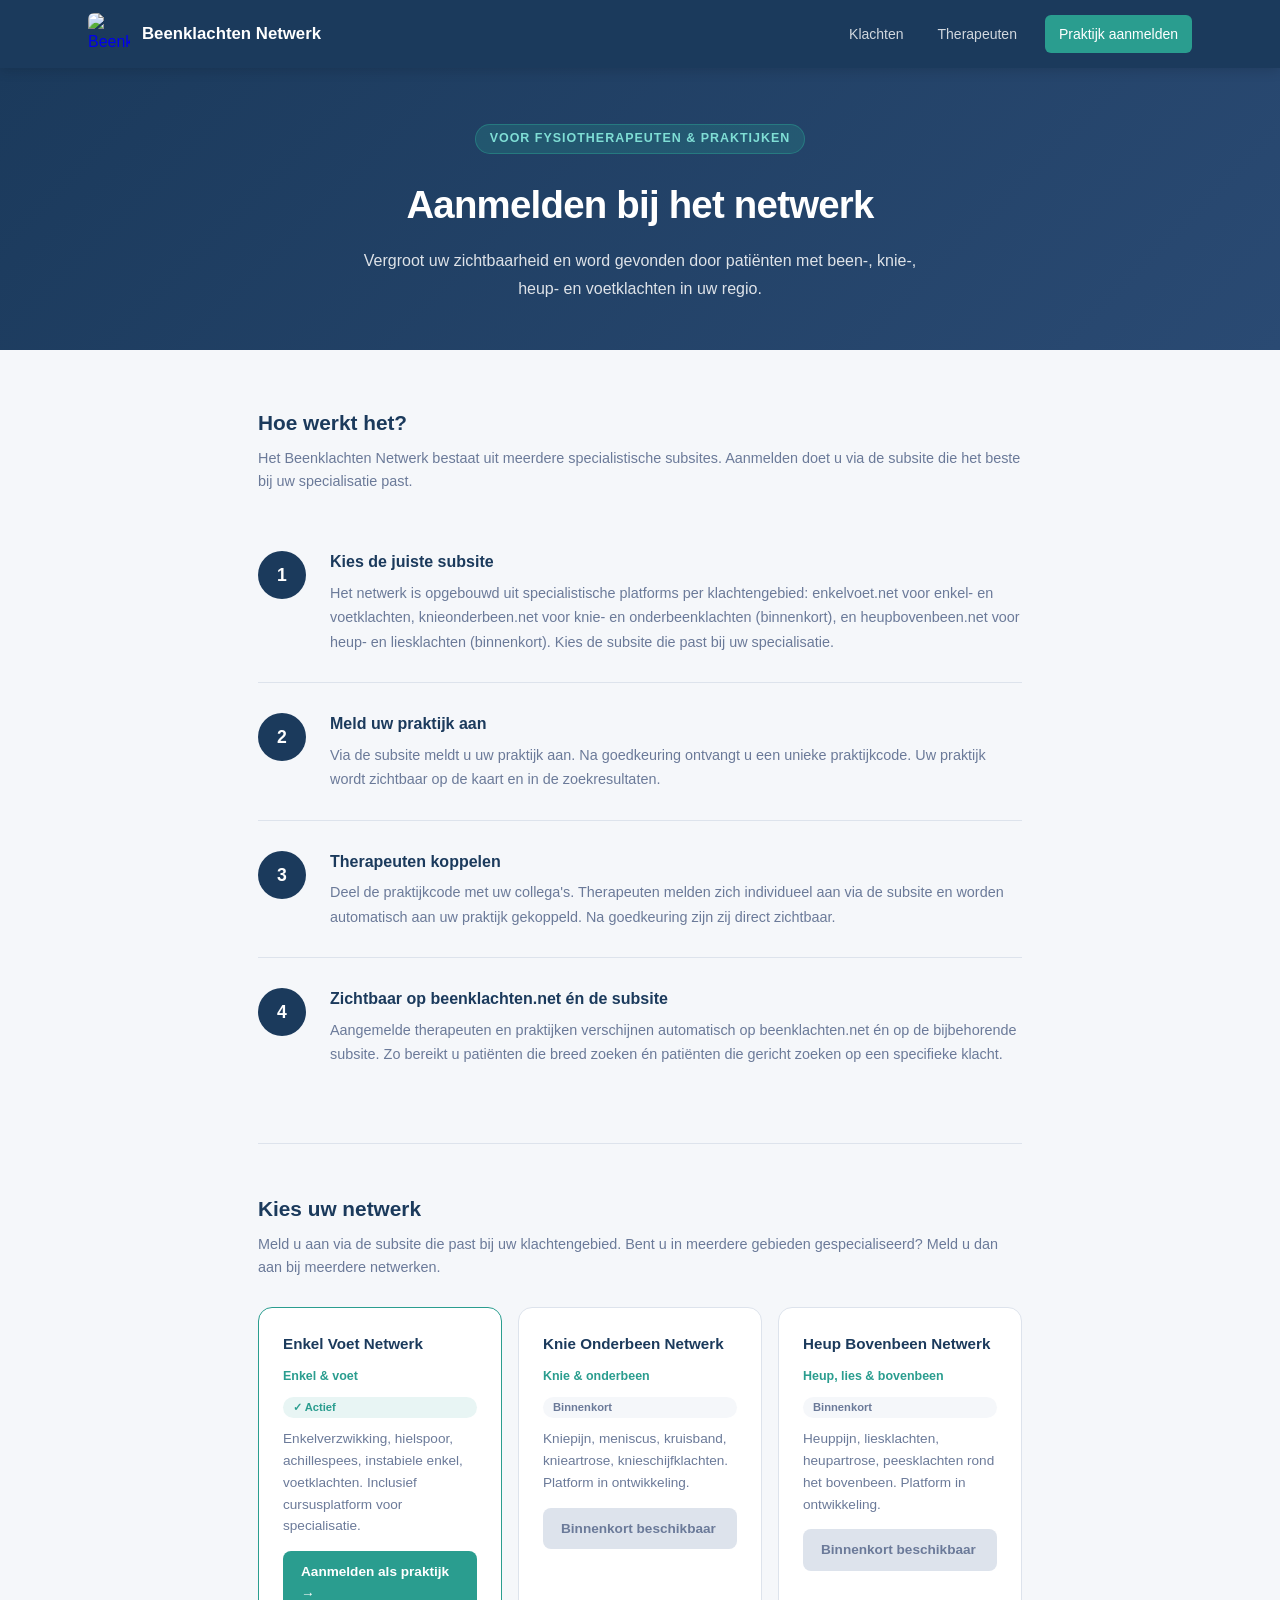
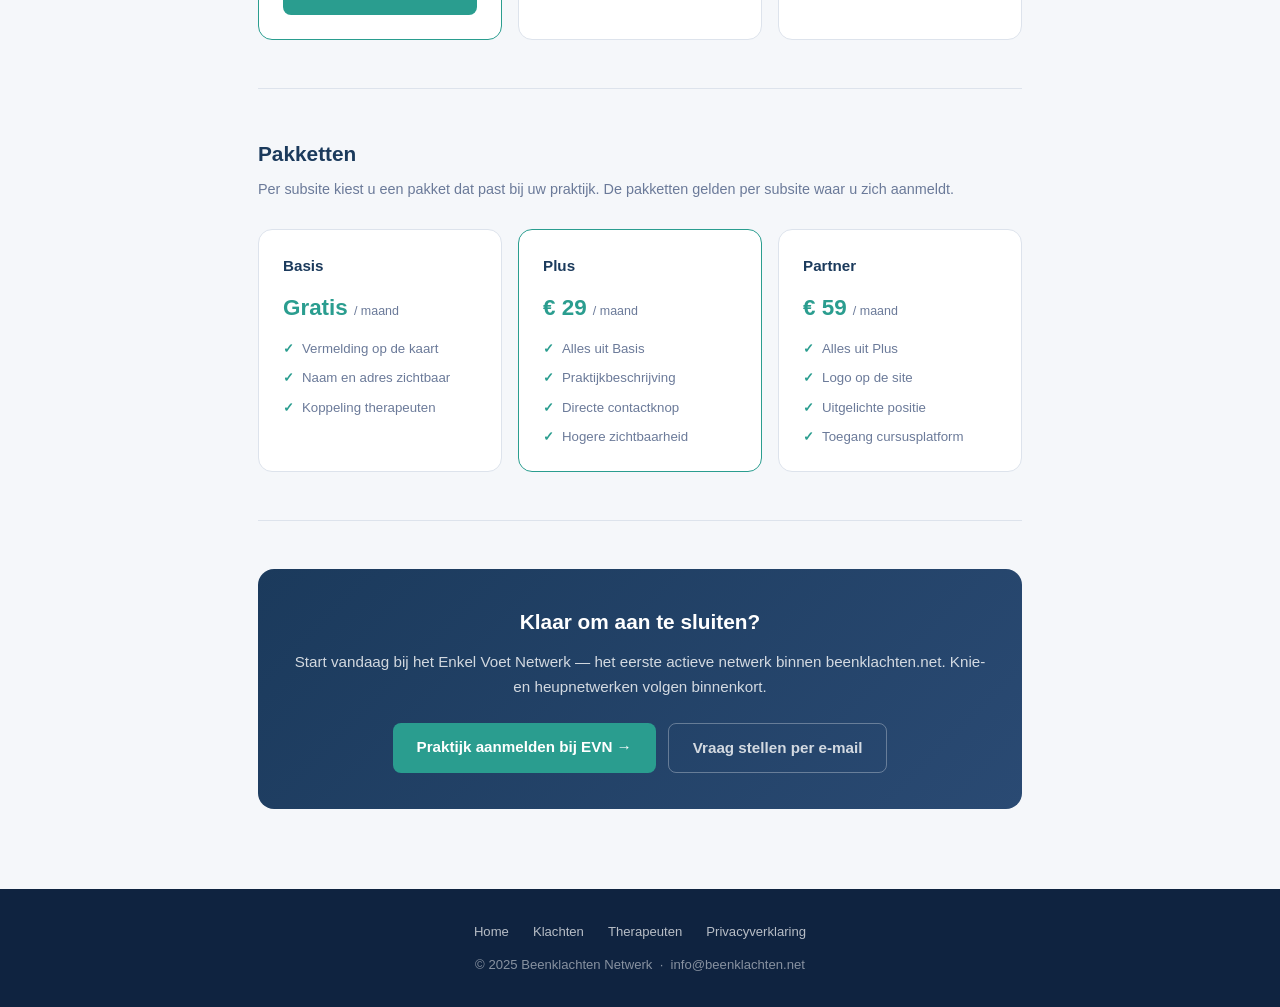
==== aanmelden.html @ db9f4c57 "Create aanmelden.html" ====
<!DOCTYPE html>
<html lang="nl">
<head>
  <meta charset="UTF-8" />
  <meta name="viewport" content="width=device-width, initial-scale=1.0" />
  <title>Aanmelden – Beenklachten Netwerk</title>
  <meta name="description" content="Meld uw praktijk of therapeuten aan bij het Beenklachten Netwerk. Zo werkt het." />
  <style>
    @font-face {
      font-family: 'Inter';
      src: url('fonts/inter-v20-latin-300.woff2') format('woff2');
      font-weight: 300; font-display: swap;
    }
    @font-face {
      font-family: 'Inter';
      src: url('fonts/inter-v20-latin-regular.woff2') format('woff2');
      font-weight: 400; font-display: swap;
    }
    @font-face {
      font-family: 'Inter';
      src: url('fonts/inter-v20-latin-500.woff2') format('woff2');
      font-weight: 500; font-display: swap;
    }
    @font-face {
      font-family: 'Inter';
      src: url('fonts/inter-v20-latin-600.woff2') format('woff2');
      font-weight: 600; font-display: swap;
    }
    @font-face {
      font-family: 'Inter';
      src: url('fonts/inter-v20-latin-700.woff2') format('woff2');
      font-weight: 700; font-display: swap;
    }

    *, *::before, *::after { box-sizing: border-box; margin: 0; padding: 0; }
    :root {
      --navy: #1B3A5C; --navy-dark: #0F2340;
      --teal: #2A9D8F; --teal-light: #E8F5F4;
      --grey-bg: #F5F7FA; --grey-border: #DDE3EC;
      --text: #1A1A2E; --text-muted: #6B7A99; --white: #FFFFFF;
    }
    html { scroll-behavior: smooth; }
    body { font-family: 'Inter', sans-serif; font-size: 16px; color: var(--text); background: var(--grey-bg); line-height: 1.6; }

    header { background: var(--navy); position: sticky; top: 0; z-index: 100; box-shadow: 0 2px 12px rgba(0,0,0,0.15); }
    .header-inner { max-width: 1200px; margin: 0 auto; padding: 0 clamp(1rem, 4vw, 3rem); display: flex; align-items: center; justify-content: space-between; height: 68px; }
    .logo { display: flex; align-items: center; gap: 12px; text-decoration: none; }
    .logo-icon { width: 42px; height: 42px; border-radius: 6px; object-fit: cover; }
    .logo-text { color: var(--white); font-weight: 700; font-size: 1.05rem; }
    nav { display: flex; gap: 6px; }
    nav a { color: rgba(255,255,255,0.8); text-decoration: none; font-size: 0.875rem; font-weight: 500; padding: 8px 14px; border-radius: 6px; transition: background 0.2s; }
    nav a:hover { background: rgba(255,255,255,0.12); color: var(--white); }
    nav a.cta { background: var(--teal); color: var(--white); margin-left: 8px; }
    @media (max-width: 700px) { nav { display: none; } }

    .hero { background: linear-gradient(135deg, var(--navy) 0%, #2A4A73 100%); color: var(--white); padding: 56px 24px 48px; text-align: center; }
    .hero-eyebrow { display: inline-block; background: rgba(42,157,143,0.25); border: 1px solid rgba(42,157,143,0.5); color: #7FDED5; font-size: 0.78rem; font-weight: 700; padding: 4px 14px; border-radius: 999px; margin-bottom: 20px; letter-spacing: 0.08em; text-transform: uppercase; }
    .hero h1 { font-size: clamp(1.8rem, 4vw, 2.4rem); font-weight: 700; margin-bottom: 12px; letter-spacing: -0.02em; }
    .hero p { opacity: 0.85; max-width: 560px; margin: 0 auto; font-size: 1rem; line-height: 1.7; }

    .content { max-width: 860px; margin: 56px auto 80px; padding: 0 clamp(1rem, 4vw, 3rem); }

    /* Hoe werkt het stappen */
    .uitleg-stappen { display: flex; flex-direction: column; gap: 0; margin-bottom: 48px; }
    .uitleg-stap { display: flex; gap: 24px; align-items: flex-start; padding: 28px 0; border-bottom: 1px solid var(--grey-border); }
    .uitleg-stap:last-child { border-bottom: none; }
    .stap-nr { width: 48px; height: 48px; border-radius: 50%; background: var(--navy); color: var(--white); font-size: 1.1rem; font-weight: 700; display: flex; align-items: center; justify-content: center; flex-shrink: 0; margin-top: 2px; }
    .stap-body h3 { font-size: 1rem; font-weight: 700; color: var(--navy); margin-bottom: 6px; }
    .stap-body p { font-size: 0.9rem; color: var(--text-muted); line-height: 1.7; }

    /* Netwerken uitleg */
    .sectie-kop { font-size: 1.3rem; font-weight: 700; color: var(--navy); margin-bottom: 8px; }
    .sectie-sub { font-size: 0.9rem; color: var(--text-muted); margin-bottom: 28px; line-height: 1.6; }

    .netwerk-kaarten { display: grid; grid-template-columns: repeat(auto-fill, minmax(240px, 1fr)); gap: 16px; margin-bottom: 48px; }
    .netwerk-kaart { background: var(--white); border: 1px solid var(--grey-border); border-radius: 14px; padding: 24px; display: flex; flex-direction: column; gap: 10px; }
    .netwerk-kaart.actief { border-color: var(--teal); }
    .netwerk-kaart .netwerk-naam { font-size: 0.95rem; font-weight: 700; color: var(--navy); }
    .netwerk-kaart .netwerk-focus { font-size: 0.78rem; color: var(--teal); font-weight: 600; }
    .netwerk-kaart .netwerk-omschrijving { font-size: 0.85rem; color: var(--text-muted); line-height: 1.6; }
    .badge-actief { display: inline-block; background: var(--teal-light); color: var(--teal); font-size: 0.7rem; font-weight: 700; padding: 2px 10px; border-radius: 999px; }
    .badge-binnenkort { display: inline-block; background: var(--grey-bg); color: var(--text-muted); font-size: 0.7rem; font-weight: 700; padding: 2px 10px; border-radius: 999px; }
    .netwerk-knop { display: inline-flex; align-items: center; gap: 6px; background: var(--teal); color: white; font-size: 0.85rem; font-weight: 700; padding: 10px 18px; border-radius: 8px; text-decoration: none; margin-top: 4px; transition: background 0.2s; }
    .netwerk-knop:hover { background: #238a7e; }
    .netwerk-knop.disabled { background: var(--grey-border); color: var(--text-muted); pointer-events: none; }

    /* Tiers */
    .tiers { display: grid; grid-template-columns: repeat(auto-fill, minmax(200px, 1fr)); gap: 16px; margin-bottom: 48px; }
    .tier-kaart { background: var(--white); border: 1px solid var(--grey-border); border-radius: 14px; padding: 24px; }
    .tier-naam { font-size: 0.95rem; font-weight: 700; color: var(--navy); margin-bottom: 12px; }
    .tier-prijs { font-size: 1.4rem; font-weight: 700; color: var(--teal); margin-bottom: 4px; }
    .tier-prijs span { font-size: 0.78rem; font-weight: 400; color: var(--text-muted); }
    .tier-lijst { list-style: none; margin-top: 12px; display: flex; flex-direction: column; gap: 8px; }
    .tier-lijst li { font-size: 0.83rem; color: var(--text-muted); display: flex; gap: 8px; align-items: flex-start; }
    .tier-lijst li::before { content: "✓"; color: var(--teal); font-weight: 700; flex-shrink: 0; }

    /* CTA blok */
    .cta-blok { background: linear-gradient(135deg, var(--navy) 0%, #2A4A73 100%); border-radius: 16px; padding: 36px; color: var(--white); text-align: center; }
    .cta-blok h2 { font-size: 1.3rem; font-weight: 700; margin-bottom: 12px; }
    .cta-blok p { opacity: 0.8; font-size: 0.95rem; margin-bottom: 24px; line-height: 1.6; }
    .cta-knoppen { display: flex; gap: 12px; justify-content: center; flex-wrap: wrap; }
    .btn-cta { background: var(--teal); color: white; padding: 12px 24px; border-radius: 8px; font-size: 0.95rem; font-weight: 700; text-decoration: none; transition: background 0.2s; }
    .btn-cta:hover { background: #238a7e; }
    .btn-outline { background: transparent; color: rgba(255,255,255,0.8); border: 1.5px solid rgba(255,255,255,0.3); padding: 12px 24px; border-radius: 8px; font-size: 0.95rem; font-weight: 600; text-decoration: none; transition: all 0.2s; }
    .btn-outline:hover { border-color: white; color: white; }

    .divider { border: none; border-top: 1px solid var(--grey-border); margin: 48px 0; }

    footer { background: var(--navy-dark); color: rgba(255,255,255,0.5); text-align: center; padding: 32px 24px; font-size: 0.82rem; }
    footer a { color: rgba(255,255,255,0.7); text-decoration: none; }
    .footer-links { display: flex; justify-content: center; gap: 24px; flex-wrap: wrap; margin-bottom: 12px; }
  </style>
</head>
<body>

<header>
  <div class="header-inner">
    <a href="index.html" class="logo">
      <img class="logo-icon" src="BKN_Logo.png" alt="Beenklachten Netwerk Logo" />
      <div class="logo-text">Beenklachten Netwerk</div>
    </a>
    <nav>
      <a href="index.html#klachten">Klachten</a>
      <a href="index.html#therapeuten">Therapeuten</a>
      <a href="aanmelden.html" class="cta">Praktijk aanmelden</a>
    </nav>
  </div>
</header>

<div class="hero">
  <div class="hero-eyebrow">Voor fysiotherapeuten & praktijken</div>
  <h1>Aanmelden bij het netwerk</h1>
  <p>Vergroot uw zichtbaarheid en word gevonden door patiënten met been-, knie-, heup- en voetklachten in uw regio.</p>
</div>

<div class="content">

  <!-- HOE WERKT HET -->
  <div class="sectie-kop">Hoe werkt het?</div>
  <div class="sectie-sub">Het Beenklachten Netwerk bestaat uit meerdere specialistische subsites. Aanmelden doet u via de subsite die het beste bij uw specialisatie past.</div>

  <div class="uitleg-stappen">
    <div class="uitleg-stap">
      <div class="stap-nr">1</div>
      <div class="stap-body">
        <h3>Kies de juiste subsite</h3>
        <p>Het netwerk is opgebouwd uit specialistische platforms per klachtengebied: enkelvoet.net voor enkel- en voetklachten, knieonderbeen.net voor knie- en onderbeen­klachten (binnenkort), en heupbovenbeen.net voor heup- en lies­klachten (binnenkort). Kies de subsite die past bij uw specialisatie.</p>
      </div>
    </div>
    <div class="uitleg-stap">
      <div class="stap-nr">2</div>
      <div class="stap-body">
        <h3>Meld uw praktijk aan</h3>
        <p>Via de subsite meldt u uw praktijk aan. Na goedkeuring ontvangt u een unieke praktijkcode. Uw praktijk wordt zichtbaar op de kaart en in de zoekresultaten.</p>
      </div>
    </div>
    <div class="uitleg-stap">
      <div class="stap-nr">3</div>
      <div class="stap-body">
        <h3>Therapeuten koppelen</h3>
        <p>Deel de praktijkcode met uw collega's. Therapeuten melden zich individueel aan via de subsite en worden automatisch aan uw praktijk gekoppeld. Na goedkeuring zijn zij direct zichtbaar.</p>
      </div>
    </div>
    <div class="uitleg-stap">
      <div class="stap-nr">4</div>
      <div class="stap-body">
        <h3>Zichtbaar op beenklachten.net én de subsite</h3>
        <p>Aangemelde therapeuten en praktijken verschijnen automatisch op beenklachten.net én op de bijbehorende subsite. Zo bereikt u patiënten die breed zoeken én patiënten die gericht zoeken op een specifieke klacht.</p>
      </div>
    </div>
  </div>

  <hr class="divider" />

  <!-- NETWERKEN -->
  <div class="sectie-kop">Kies uw netwerk</div>
  <div class="sectie-sub">Meld u aan via de subsite die past bij uw klachtengebied. Bent u in meerdere gebieden gespecialiseerd? Meld u dan aan bij meerdere netwerken.</div>

  <div class="netwerk-kaarten">
    <div class="netwerk-kaart actief">
      <div class="netwerk-naam">Enkel Voet Netwerk</div>
      <div class="netwerk-focus">Enkel & voet</div>
      <span class="badge-actief">✓ Actief</span>
      <div class="netwerk-omschrijving">Enkelverzwikking, hielspoor, achillespees, instabiele enkel, voetklachten. Inclusief cursusplatform voor specialisatie.</div>
      <a class="netwerk-knop" href="https://enkelvoet.net/locatie-worden.html" target="_blank">Aanmelden als praktijk →</a>
    </div>
    <div class="netwerk-kaart">
      <div class="netwerk-naam">Knie Onderbeen Netwerk</div>
      <div class="netwerk-focus">Knie & onderbeen</div>
      <span class="badge-binnenkort">Binnenkort</span>
      <div class="netwerk-omschrijving">Kniepijn, meniscus, kruisband, knieartrose, knieschijfklachten. Platform in ontwikkeling.</div>
      <a class="netwerk-knop disabled" href="#">Binnenkort beschikbaar</a>
    </div>
    <div class="netwerk-kaart">
      <div class="netwerk-naam">Heup Bovenbeen Netwerk</div>
      <div class="netwerk-focus">Heup, lies & bovenbeen</div>
      <span class="badge-binnenkort">Binnenkort</span>
      <div class="netwerk-omschrijving">Heuppijn, liesklachten, heupartrose, peesklachten rond het bovenbeen. Platform in ontwikkeling.</div>
      <a class="netwerk-knop disabled" href="#">Binnenkort beschikbaar</a>
    </div>
  </div>

  <hr class="divider" />

  <!-- PAKKETTEN -->
  <div class="sectie-kop">Pakketten</div>
  <div class="sectie-sub">Per subsite kiest u een pakket dat past bij uw praktijk. De pakketten gelden per subsite waar u zich aanmeldt.</div>

  <div class="tiers">
    <div class="tier-kaart">
      <div class="tier-naam">Basis</div>
      <div class="tier-prijs">Gratis <span>/ maand</span></div>
      <ul class="tier-lijst">
        <li>Vermelding op de kaart</li>
        <li>Naam en adres zichtbaar</li>
        <li>Koppeling therapeuten</li>
      </ul>
    </div>
    <div class="tier-kaart" style="border-color:var(--teal)">
      <div class="tier-naam">Plus</div>
      <div class="tier-prijs">€ 29 <span>/ maand</span></div>
      <ul class="tier-lijst">
        <li>Alles uit Basis</li>
        <li>Praktijkbeschrijving</li>
        <li>Directe contactknop</li>
        <li>Hogere zichtbaarheid</li>
      </ul>
    </div>
    <div class="tier-kaart">
      <div class="tier-naam">Partner</div>
      <div class="tier-prijs">€ 59 <span>/ maand</span></div>
      <ul class="tier-lijst">
        <li>Alles uit Plus</li>
        <li>Logo op de site</li>
        <li>Uitgelichte positie</li>
        <li>Toegang cursusplatform</li>
      </ul>
    </div>
  </div>

  <hr class="divider" />

  <!-- CTA -->
  <div class="cta-blok">
    <h2>Klaar om aan te sluiten?</h2>
    <p>Start vandaag bij het Enkel Voet Netwerk — het eerste actieve netwerk binnen beenklachten.net. Knie- en heupnetwerken volgen binnenkort.</p>
    <div class="cta-knoppen">
      <a class="btn-cta" href="https://enkelvoet.net/locatie-worden.html" target="_blank">Praktijk aanmelden bij EVN →</a>
      <a class="btn-outline" href="mailto:info@beenklachten.net">Vraag stellen per e-mail</a>
    </div>
  </div>

</div>

<footer>
  <div class="footer-links">
    <a href="index.html">Home</a>
    <a href="index.html#klachten">Klachten</a>
    <a href="index.html#therapeuten">Therapeuten</a>
    <a href="privacy.html">Privacyverklaring</a>
  </div>
  <p>© 2025 Beenklachten Netwerk &nbsp;·&nbsp; info@beenklachten.net</p>
</footer>

</body>
</html>
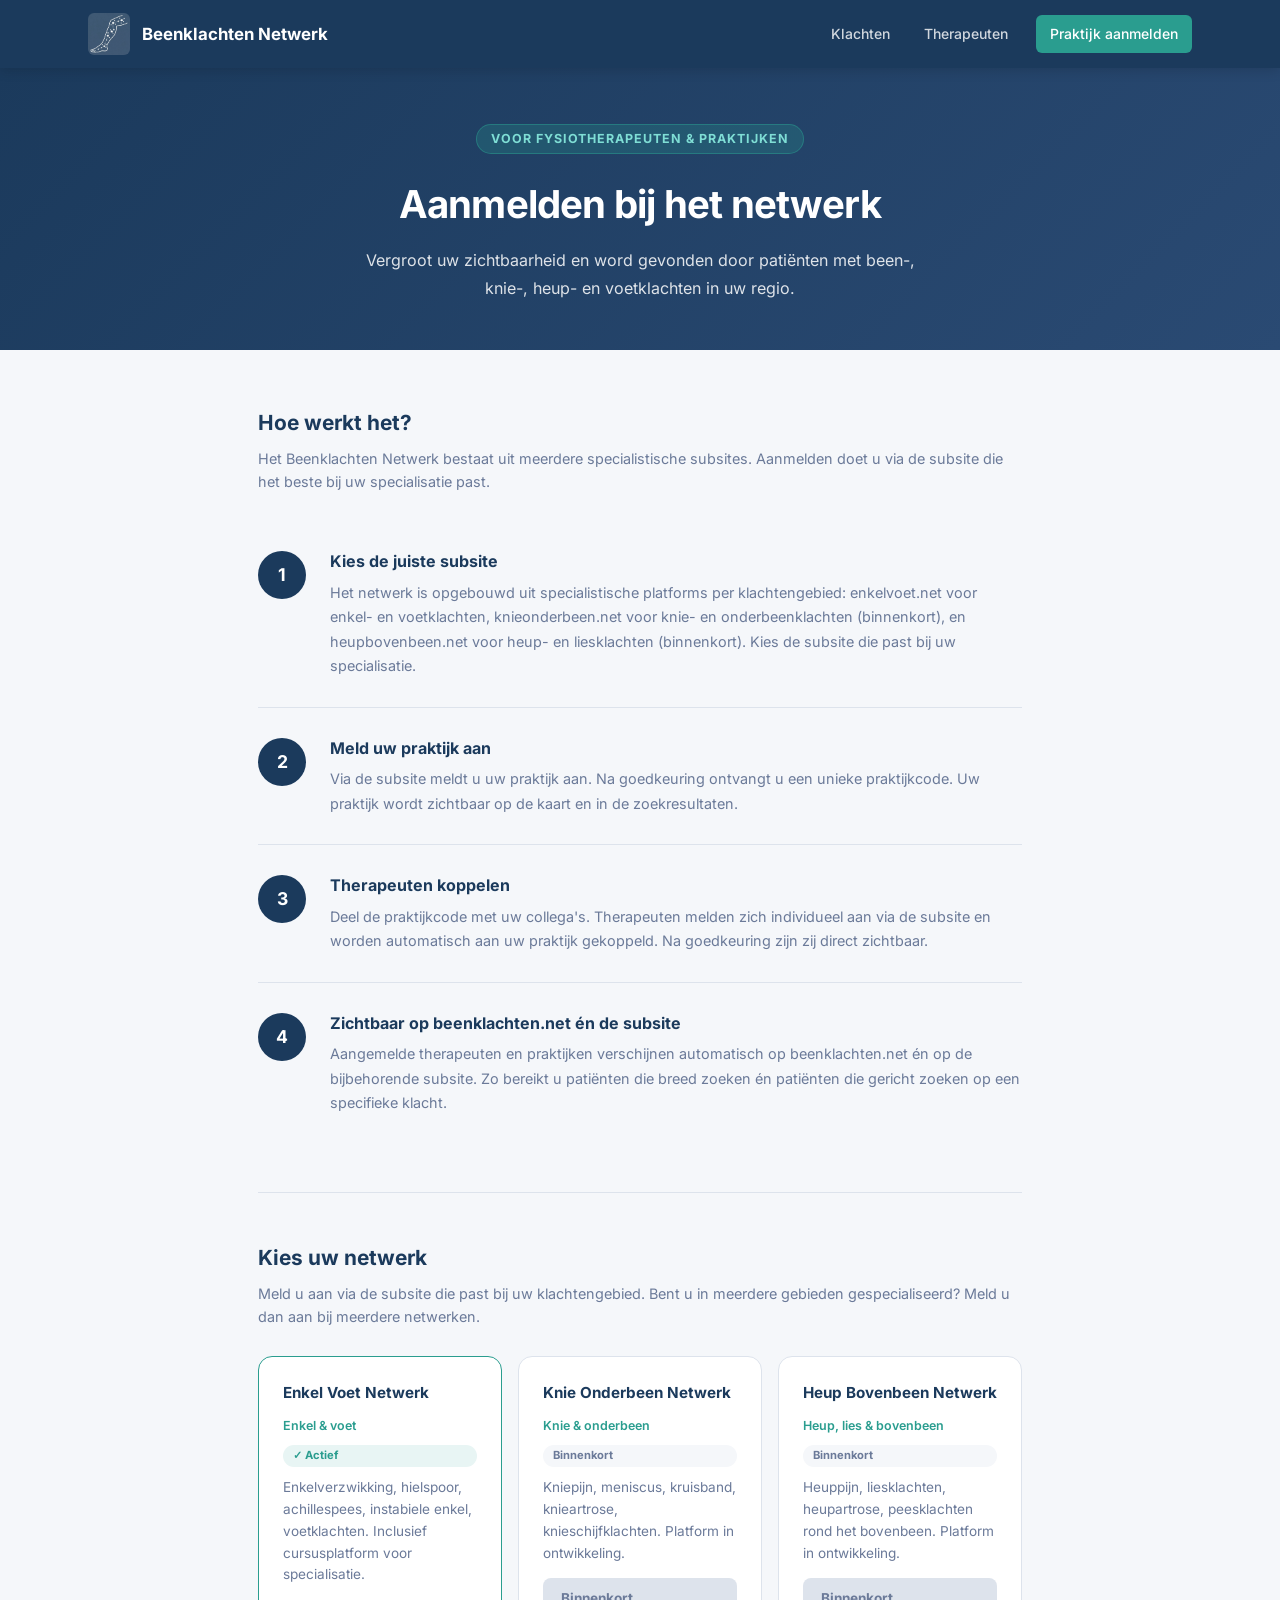
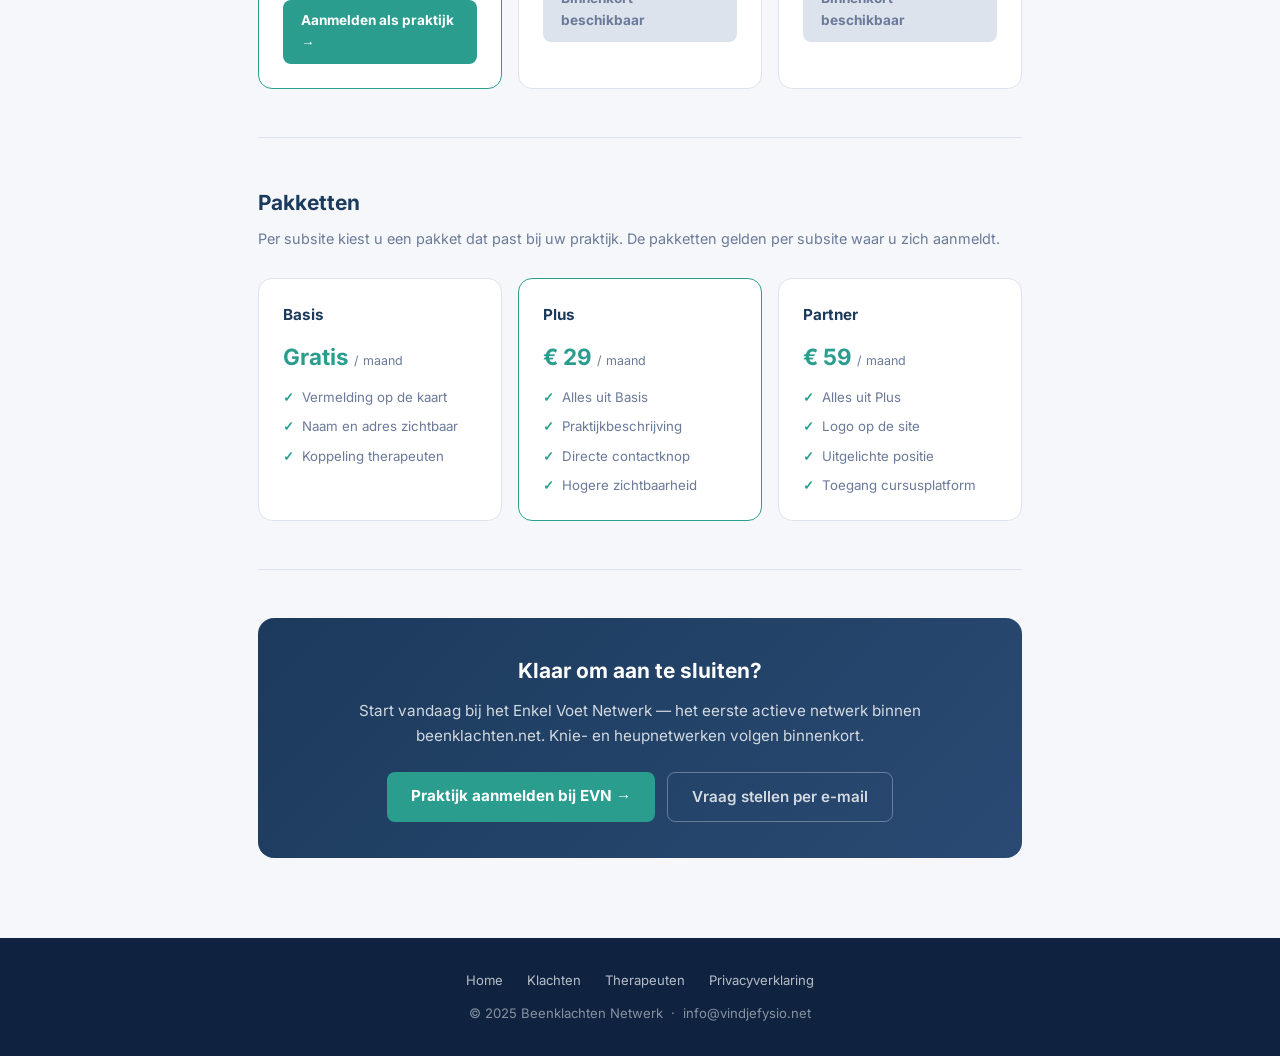
==== commit 9539c897: "Update email contact to info@vindjefysio.net" ====
--- a/aanmelden.html
+++ b/aanmelden.html
@@ -246,7 +246,7 @@
     <p>Start vandaag bij het Enkel Voet Netwerk — het eerste actieve netwerk binnen beenklachten.net. Knie- en heupnetwerken volgen binnenkort.</p>
     <div class="cta-knoppen">
       <a class="btn-cta" href="https://enkelvoet.net/locatie-worden.html" target="_blank">Praktijk aanmelden bij EVN →</a>
-      <a class="btn-outline" href="mailto:info@beenklachten.net">Vraag stellen per e-mail</a>
+      <a class="btn-outline" href="mailto:info@vindjefysio.net">Vraag stellen per e-mail</a>
     </div>
   </div>
 
@@ -259,7 +259,7 @@
     <a href="index.html#therapeuten">Therapeuten</a>
     <a href="privacy.html">Privacyverklaring</a>
   </div>
-  <p>© 2025 Beenklachten Netwerk &nbsp;·&nbsp; info@beenklachten.net</p>
+  <p>© 2025 Beenklachten Netwerk &nbsp;·&nbsp; info@vindjefysio.net</p>
 </footer>
 
 </body>
